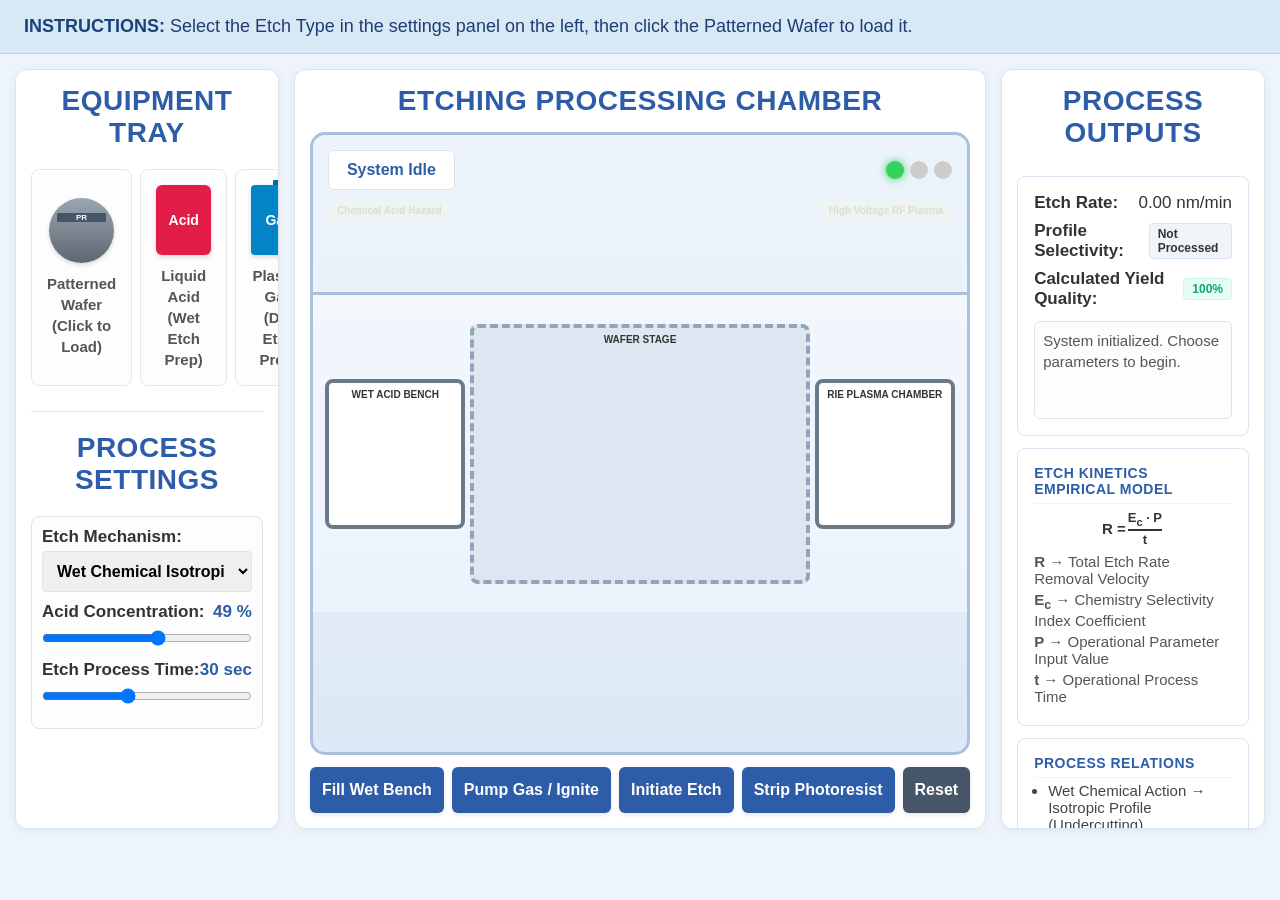
==== exp-etching-dei/simulation/index.html @ 24d26564 "experiment 4" ====
<!DOCTYPE html>
<html lang="en">
<head>
    <meta charset="UTF-8">
    <meta name="viewport" content="width=device-width, initial-scale=1.0">
    <title>Semiconductor Etching Virtual Lab</title>
    <link rel="stylesheet" href="./css/main.css">
</head>
<body>

    <div class="orientation-overlay">
        <div class="overlay-card">
            <div class="phone-icon-animation">🔄</div>
            <h2>Screen Rotation Required</h2>
            <p>This Virtual Lab module requires a wider workspace. Please rotate your device to landscape mode to begin the experiment.</p>
        </div>
    </div>

    <div class="top-instruction-bar" id="instructionBanner">
        <strong>Instructions:</strong> <span id="instructionText">Select the Etch Type in the settings panel on the left, then click the Patterned Wafer to load it.</span>
    </div>

    <main class="main-container">
        <section class="panel left-panel">
            <h2>Equipment Tray</h2>
            <div class="equipment-area">
                <div class="equipment-card" id="waferCard">
                    <div class="equipment wafer-tool" id="waferTool">
                        <div class="mini-wafer-patterned"></div>
                    </div>
                    <p class="equipment-label">Patterned Wafer (Click to Load)</p>
                </div>

                <div class="equipment-card" id="etchantCard">
                    <div class="equipment bottle" id="etchantBottle">
                        <span>Acid</span>
                    </div>
                    <p class="equipment-label">Liquid Acid (Wet Etch Prep)</p>
                </div>

                <div class="equipment-card" id="gasCard">
                    <div class="equipment gas-canister" id="gasCanister">
                        <div class="canister-cap"></div>
                        <span>Gas</span>
                    </div>
                    <p class="equipment-label">Plasma Gas (Dry Etch Prep)</p>
                </div>
            </div>

            <hr class="panel-divider">

            <h2>Process Settings</h2>
            <div class="control-card">
                <div class="slider-group">
                    <div class="slider-header">
                        <label for="etchType">Etch Mechanism:</label>
                    </div>
                    <select id="etchType" class="selector-input">
                        <option value="wet">Wet Chemical Isotropic Etching</option>
                        <option value="dry">Dry Reactive Ion Anisotropic Etching (RIE)</option>
                    </select>
                </div>

                <div class="slider-group" id="concentrationGroup">
                    <div class="slider-header">
                        <label for="etchConcentration">Acid Concentration:</label>
                        <span class="metric-display"><span id="concentrationValue">49</span> %</span>
                    </div>
                    <input type="range" id="etchConcentration" min="10" max="80" value="49">
                </div>

                <div class="slider-group" id="rfPowerGroup" style="display: none;">
                    <div class="slider-header">
                        <label for="rfPower">RF Plasma Power:</label>
                        <span class="metric-display"><span id="rfValue">150</span> W</span>
                    </div>
                    <input type="range" id="rfPower" min="50" max="300" value="150">
                </div>

                <div class="slider-group">
                    <div class="slider-header">
                        <label for="etchTime">Etch Process Time:</label>
                        <span class="metric-display"><span id="timeValue">30</span> sec</span>
                    </div>
                    <input type="range" id="etchTime" min="10" max="60" value="30">
                </div>
            </div>
        </section>

        <section class="panel center-panel">
            <h2>Etching Processing Chamber</h2>
            
            <div class="lab-area">
            <div class="hud-display">

    <div class="process-timer" id="processTimer">
        System Idle
    </div>

    <div class="status-lights">
        <div class="light green active" id="lightGreen"></div>
        <div class="light orange" id="lightOrange"></div>
        <div class="light red" id="lightRed"></div>
    </div>

</div>

                <div class="hazard-indicators">
                    <div class="warning-tag chemical-tag" id="chemicalHazardTag">Chemical Acid Hazard</div>
                    <div class="warning-tag rf-tag" id="rfHazardTag">High Voltage RF Plasma</div>
                </div>

                <div class="cleanroom-bench">
                    <div class="wet-station-module">
                        <div class="wet-tank" id="wetTank">
                            <div class="wet-liquid" id="wetLiquid"></div>
                            <div class="tank-title">Wet Acid Bench</div>
                        </div>
                    </div>

                    <div class="handling-chuck-module">
                        <div class="handling-chuck" id="handlingChuck">
                            <div class="chuck-title">Wafer Stage</div>
                            <div class="wafer" id="mainWafer">
                                <div class="layer-label">Photoresist</div>
                                <div class="layer-mask-left"></div>
                                <div class="layer-mask-right"></div>
                                <div class="target-etch-layer" id="targetEtchLayer"></div>
                                <div class="oxide-label">SiO₂ Layer</div>
                                <div class="silicon-substrate"></div>
                                <div class="substrate-label">Silicon</div>
                            </div>
                        </div>
                    </div>

                    <div class="dry-chamber-module">
                        <div class="dry-reactor" id="dryReactor">
                            <div class="plasma-glow" id="plasmaGlow"></div>
                            <div class="reactor-title">RIE Plasma Chamber</div>
                        </div>
                    </div>
                </div>
            </div>

            <div class="button-area-container">
                <div class="button-area">
                    <button id="loadChemicalBtn" class="btn">Fill Wet Bench</button>
                    <button id="ignitePlasmaBtn" class="btn">Pump Gas / Ignite</button>
                    <button id="startEtchBtn" class="btn">Initiate Etch</button>
                    <button id="stripPRBtn" class="btn">Strip Photoresist</button>
                    <button id="resetBtn" class="btn btn-reset">Reset</button>
                </div>
            </div>
        </section>

        <section class="panel right-panel">
            <h2>Process Outputs</h2>
            <div class="output-box">
                <div class="diagnostic-row">
                    <strong>Etch Rate:</strong>
                    <span class="value-readout"><span id="etchRateDisplay">0.00</span> nm/min</span>
                </div>
                <div class="diagnostic-row">
                    <strong>Profile Selectivity:</strong>
                    <span class="value-readout status-badge" id="anisotropyDisplay">Not Processed</span>
                </div>
                <div class="diagnostic-row">
                    <strong>Calculated Yield Quality:</strong>
                    <span class="value-readout status-badge quality-badge" id="qualityDisplay">100%</span>
                </div>
                <div class="console-log" id="statusBox">
                    System initialized. Choose parameters to begin.
                </div>
            </div>

            <div class="formula-box">
    <h3>Etch Kinetics Empirical Model</h3>
    <div class="equation">
        R = 
        <div class="fraction">
            <span class="numerator">E<sub>c</sub> &middot; P</span>
            <span class="denominator">t</span>
        </div>
    </div>
    <div class="variable-legend">
        <p><strong>R</strong> &rarr; Total Etch Rate Removal Velocity</p>
        <p><strong>E<sub>c</sub></strong> &rarr; Chemistry Selectivity Index Coefficient</p>
        <p><strong>P</strong> &rarr; Operational Parameter Input Value</p>
        <p><strong>t</strong> &rarr; Operational Process Time</p>
    </div>
</div>

            <div class="relations-box">
                <h3>Process Relations</h3>
                <ul>
                    <li>Wet Chemical Action &rarr; Isotropic Profile (Undercutting)</li>
                    <li>Dry Plasma Action &rarr; Anisotropic Profile (Vertical Walls)</li>
                    <li>Higher Concentration/Power &rarr; Increased Etch Speed</li>
                    <li>Extended Over-Etching &rarr; Mask Over-Digging Failures</li>
                </ul>
            </div>
        </section>
    </main>

    <script src="./js/main.js"></script>
</body>
</html>
---- exp-etching-dei/simulation/css/main.css ----
:root {
    --primary-blue: #2d5da8;
    --bg-light: #eef4fb;
    --panel-bg: #ffffff;
    --border-color: #d9e4f1;
    --wafer-metallic: linear-gradient(to bottom, #9aa6b3, #5d6770);
    --pr-mask-color: #475569;
    --oxide-target-color: #38bdf8;
    --success-green: #35d25d;
}

body {
    margin: 0;
    font-family: Arial, sans-serif;
    background: var(--bg-light);
    color: #333;
    overflow-x: hidden;
}

.top-instruction-bar {
    width: 100%;
    background: #d9e8f5;
    border-bottom: 1px solid #b9cde3;
    padding: 10px 20px;
    font-size: 14px;
    color: #1e3d73;
    box-sizing: border-box;
}
.top-instruction-bar strong {
    color: #1a427a;
    text-transform: uppercase;
}

.top-header {
    background: var(--panel-bg);
    padding: 12px 20px;
    text-align: center;
    border-bottom: 2px solid var(--border-color);
}

.top-header h1 {
    margin: 0;
    font-size: 24px;
    color: var(--primary-blue);
}
.top-header p {
    margin: 4px 0 0 0;
    color: #666;
    font-size: 13px;
}

.main-container {
    display: flex;
    gap: 15px;
    padding: 15px;
    width: 100%;
    max-width: 100%;
    height: calc(100vh - 110px);
    box-sizing: border-box;
}

.panel {
    background: var(--panel-bg);
    border-radius: 12px;
    padding: 15px;
    box-shadow: 0 2px 10px rgba(0,0,0,0.06);
    border: 1px solid var(--border-color);
    box-sizing: border-box;
    height: 100%;
}

.left-panel { width: 28%; display: flex; flex-direction: column; overflow-y: auto; gap: 5px; }
.center-panel { width: 44%; display: flex; flex-direction: column; }
.right-panel { width: 28%; display: flex; flex-direction: column; gap: 12px; overflow-y: auto; }

h2 {
    margin-top: 0;
    margin-bottom: 10px;
    font-size: 15px;
    text-align: center;
    color: var(--primary-blue);
    text-transform: uppercase;
    letter-spacing: 0.5px;
}

.panel-divider {
    border: 0;
    height: 1px;
    background: #e2e8f0;
    margin: 15px 0;
    width: 100%;
}

.equipment-area {
    display: flex;
    flex-direction: row; 
    gap: 8px;
    width: 100%;
    margin-bottom: 5px;
}

.equipment-card {
    flex: 1;
    display: flex;
    flex-direction: column;
    align-items: center;
    justify-content: center;
    padding: 8px 4px;
    border-radius: 8px;
    border: 1px solid #e2e8f0;
    background: #fdfdfd;
    cursor: pointer;
    transition: all 0.2s ease;
    box-sizing: border-box;
}
.equipment-card:hover {
    background: #f0f6ff;
    border-color: var(--primary-blue);
    transform: scale(1.02);
}

.mini-wafer-patterned {
    width: 45px; height: 45px; border-radius: 50%;
    background: var(--wafer-metallic); position: relative;
    box-shadow: 0 2px 4px rgba(0,0,0,0.15);
}
.mini-wafer-patterned::before {
    content: 'PR'; position: absolute; top: 15px; left: 8px; right: 8px;
    background: var(--pr-mask-color); color: white; font-size: 8px; text-align: center; font-weight: bold;
    border-radius: 1px;
}

.bottle {
    width: 35px; height: 50px; border-radius: 6px; background: #e11d48;
    display: flex; align-items: center; justify-content: center; color: white;
    font-size: 10px; font-weight: bold; box-shadow: 0 2px 4px rgba(0,0,0,0.15);
}

.gas-canister {
    width: 35px; height: 48px; background: #0284c7; border-radius: 4px;
    position: relative; display: flex; align-items: center; justify-content: center;
    color: white; font-size: 10px; font-weight: bold; box-shadow: 0 2px 4px rgba(0,0,0,0.15);
}
.canister-cap {
    position: absolute; top: -5px; width: 12px; height: 5px;
    background: #0369a1; border-radius: 1px 1px 0 0;
}

.equipment-label {
    margin: 6px 0 0 0; font-size: 9px; color: #555;
    font-weight: bold; text-align: center; line-height: 1.2;
}

.lab-area {
    position: relative; width: 100%; flex: 1;
    background: linear-gradient(to bottom, #edf4fb, #dce8f5);
    border: 3px solid #abc0dd; border-radius: 15px; overflow: hidden;
    box-sizing: border-box; height: 400px;
}

.hud-display {
    position: absolute; top: 15px; left: 15px; right: 15px;
    display: flex; justify-content: space-between; align-items: center; z-index: 12;
}
.process-timer {
    background: white; padding: 6px 12px; border-radius: 6px;
    font-weight: bold; color: var(--primary-blue); border: 1px solid #d8e3ef; font-size: 12px;
}
.status-lights { display: flex; gap: 6px; }
.light { width: 14px; height: 14px; border-radius: 50%; background: #ccc; }
.light.green.active { background: var(--success-green); box-shadow: 0 0 8px var(--success-green); }
.light.orange.active { background: orange; box-shadow: 0 0 8px orange; }
.light.red.active { background: #ff5252; box-shadow: 0 0 8px #ff5252; }

.hazard-indicators {
    position: absolute; top: 65px; left: 15px; right: 15px;
    display: flex; justify-content: space-between; pointer-events: none; z-index: 11;
}
.warning-tag {
    background: #fff3cd; color: #856404; padding: 4px 8px; border-radius: 4px;
    font-size: 10px; font-weight: bold; border: 1px solid #ffeeba; opacity: 0.15; transition: opacity 0.3s;
}
.warning-tag.active { opacity: 1; animation: flash-warning 1s infinite alternate; }
@keyframes flash-warning { from { transform: scale(1); } to { transform: scale(1.03); } }

.cleanroom-bench {
    position: absolute; bottom: 140px; left: 0; width: 100%; height: 240px;
    background: rgba(255, 255, 255, 0.4); border-top: 3px solid #abc0dd;
    display: flex; justify-content: space-around; align-items: center; padding: 0 10px; box-sizing: border-box; z-index: 5;
}

.wet-tank, .dry-reactor {
    width: 110px; height: 120px; border: 4px solid #6c7a88;
    border-radius: 8px; background: white; position: relative; overflow: hidden; box-sizing: border-box; transition: all 0.3s;
}
.wet-liquid {
    position: absolute; width: 100%; height: 0%; bottom: 0; background: rgba(225, 29, 72, 0.2); transition: height 1.5s ease;
}
.wet-tank.processing .wet-liquid {
    background: rgba(225, 29, 72, 0.4); animation: liquid-boil 0.3s infinite alternate;
}
@keyframes liquid-boil { from { transform: translateY(0); } to { transform: translateY(2px); } }

.handling-chuck {
    width: 240px; height: 200px; border-radius: 8px; border: 4px dashed #94a3b8; background: #dde7f2;
    display: flex; flex-direction: column; align-items: center; justify-content: center; position: relative; transition: all 0.3s; box-sizing: border-box;
}
.chuck-title, .tank-title, .reactor-title {
    position: absolute; top: 6px; font-size: 10px; font-weight: bold; color: #333; text-transform: uppercase; width: 100%; text-align: center; z-index: 4;
}

.wafer {
    width: 210px; height: 130px; background: #e2e8f0; border-radius: 8px;
    position: relative; display: none; overflow: hidden; border: 2px solid #64748b; margin-top: 15px;
}
.layer-mask-left, .layer-mask-right {
    position: absolute; top: 0; width: 35px; height: 20px; background: var(--pr-mask-color); z-index: 3; transition: opacity 0.5s;
}
.layer-mask-left { left: 15px; }
.layer-mask-right { right: 15px; }
.target-etch-layer { position: absolute; top: 0; left: 0; width: 100%; height: 45px; background: var(--oxide-target-color); z-index: 2; transition: all 1s ease; }
.silicon-substrate { position: absolute; bottom: 0; left: 0; width: 100%; height: 35px; background: #8ea2b4; z-index: 1; }

.layer-label, .oxide-label, .substrate-label { position: absolute; width: 100%; text-align: center; font-size: 9px; font-weight: bold; color: white; z-index: 4; }
.layer-label { top: 2px; } .oxide-label { top: 22px; color: #1e3d73; } .substrate-label { bottom: 8px; color: #222; }

.plasma-glow { position: absolute; width: 100%; height: 100%; top: 0; left: 0; background: radial-gradient(circle, rgba(147, 51, 234, 0.6) 0%, transparent 80%); opacity: 0; transition: opacity 0.5s; }
.dry-reactor.processing .plasma-glow { opacity: 1; }

.button-area-container { padding-top: 12px; background: #ffffff; width: 100%; box-sizing: border-box; }
.button-area { display: flex; gap: 8px; justify-content: space-between; width: 100%; }
.btn {
    flex: 1; padding: 10px 6px; border: none; border-radius: 6px; background: var(--primary-blue); color: white; cursor: pointer;
    font-weight: bold; font-size: 11px; box-shadow: 0 2px 4px rgba(0,0,0,0.1); transition: background 0.2s; text-align: center; white-space: nowrap;
}
.btn:hover { background: #224882; }
.btn-reset { background: #475569; }
.btn-reset:hover { background: #334155; }

.control-card { background: #fdfdfd; border: 1px solid var(--border-color); border-radius: 8px; padding: 10px; box-sizing: border-box; }
.slider-group { display: flex; flex-direction: column; gap: 4px; margin-bottom: 10px; }
.selector-input { width: 100%; padding: 6px; border-radius: 4px; border: 1px solid var(--border-color); font-weight: bold; font-size: 12px; }
.slider-header { display: flex; justify-content: space-between; font-size: 12px; font-weight: bold; }
.metric-display { color: var(--primary-blue); }
input[type="range"] { width: 100%; margin: 4px 0; }

.output-box { background: #ffffff; border: 1px solid var(--border-color); border-radius: 8px; padding: 12px; display: flex; flex-direction: column; gap: 8px; }
.output-box h3, .formula-box h3, .relations-box h3 { margin: 0 0 4px 0; font-size: 14px; color: var(--primary-blue); border-bottom: 1px solid #eef4fb; padding-bottom: 6px; text-transform: uppercase; letter-spacing: 0.5px; }
.diagnostic-row { display: flex; justify-content: space-between; align-items: center; font-size: 13px; }
.status-badge { background: #f1f5f9; padding: 3px 8px; border-radius: 4px; font-size: 12px; font-weight: bold; border: 1px solid var(--border-color); }
.quality-badge { background: #e6fcf5; color: #0ca678; border-color: #c3fae8; }
.console-log { background: #fdfdfd; border: 1px solid var(--border-color); border-radius: 6px; padding: 8px; font-size: 12px; min-height: 45px; color: #555; line-height: 1.4; margin-top: 4px; }

.formula-box, .relations-box { background: #ffffff; border: 1px solid var(--border-color); border-radius: 8px; padding: 12px; box-sizing: border-box; }
.formula-box .equation { display: flex; align-items: center; justify-content: center; font-size: 15px; font-weight: bold; margin: 6px 0; }
.formula-box .fraction { display: inline-flex; flex-direction: column; vertical-align: middle; text-align: center; padding: 0 2px; font-size: 13px; }
.formula-box .numerator { border-bottom: 2px solid #333; padding-bottom: 1px; }
.formula-box .denominator { padding-top: 1px; }
.variable-legend p { margin: 4px 0; font-size: 12px; color: #555; }
.relations-box ul { margin: 0; padding-left: 14px; }
.relations-box li { font-size: 12px; margin-bottom: 5px; color: #444; }

.step-tracker { position: absolute; top: 60px; left: 15px; right: 15px; display: flex; justify-content: space-between; z-index: 20; }
.step { background: white; border: 1px solid #cdd8e6; padding: 5px 8px; border-radius: 6px; font-size: 10px; font-weight: bold; color: #555; }
.active-step { background: #2d5da8; color: white; border-color: #2d5da8; }

.etch-demo-row { position: absolute; top: 110px; left: 20px; right: 20px; display: flex; justify-content: space-around; }
.etch-demo-card { width: 120px; background: white; border-radius: 8px; padding: 6px; text-align: center; box-shadow: 0 2px 4px rgba(0,0,0,0.05); border: 1px solid #e2e8f0; }
.etch-demo-card h4 { margin: 0 0 4px 0; font-size: 11px; color: var(--primary-blue); }
.etch-demo-card p { margin: 4px 0 0 0; font-size: 9px; font-weight: bold; color: #666; }
.wet-demo-shape { width: 45px; height: 25px; margin: auto; background: #38bdf8; border-radius: 0 0 12px 12px; }
.dry-demo-shape { width: 45px; height: 25px; margin: auto; background: #38bdf8; }

.orientation-overlay { position: fixed; top: 0; left: 0; width: 100vw; height: 100vh; background: rgba(240, 246, 255, 0.98); z-index: 9999; display: flex; justify-content: center; align-items: center; padding: 20px; box-sizing: border-box; text-align: center; }
@media screen and (min-orientation: landscape) { .orientation-overlay { display: none !important; } }
@media screen and (min-width: 768px) { .orientation-overlay { display: none !important; } }

.overlay-card { background: #ffffff; padding: 30px 25px; border-radius: 16px; box-shadow: 0 10px 30px rgba(45, 93, 168, 0.15); border: 2px solid var(--border-color); max-width: 400px; }
.phone-icon-animation { font-size: 50px; margin-bottom: 15px; display: inline-block; animation: smooth-rotate 2s infinite; }
@keyframes smooth-rotate { 0% { transform: rotate(0deg); } 50% { transform: rotate(-90deg); } 100% { transform: rotate(0deg); } }

@media screen and (max-width: 1024px) {
    .main-container { flex-direction: column; height: auto; }
    .left-panel, .center-panel, .right-panel { width: 100%; height: auto; }
    .equipment-area { flex-direction: row; }
    .lab-area { height: 460px !important; }
    .button-area { flex-wrap: wrap; }
    .btn { width: calc(50% - 4px); flex: unset; }
}

body{
    font-size:18px;
}

.left-panel{
    width:22%;
}

.center-panel{
    width:56%;
}

.right-panel{
    width:22%;
}


h2{
    font-size:28px;
    font-weight:700;
    margin-bottom:15px;
}

.top-instruction-bar{
    font-size:18px;
    padding:16px 24px;
}

.equipment-card{
    min-height:150px;
    padding:15px;
}

.equipment-card:hover{
    transform:translateY(-3px);
}

.equipment-label{
    font-size:15px;
    line-height:1.4;
    margin-top:10px;
}

.mini-wafer-patterned{
    width:65px;
    height:65px;
}

.bottle{
    width:55px;
    height:70px;
    font-size:14px;
}

.gas-canister{
    width:55px;
    height:70px;
    font-size:14px;
}

.lab-area{
    height:620px;
    min-height:620px;
}


.process-timer{
    font-size:16px;
    padding:10px 18px;
}

.light{
    width:18px;
    height:18px;
}

.cleanroom-bench{
    height:320px;
}


.wet-tank,
.dry-reactor{
    width:140px;
    height:150px;
}

.handling-chuck{
    width:340px;
    height:260px;
}

.wafer{
    width:290px;
    height:180px;
}

.layer-label,
.oxide-label,
.substrate-label{
    font-size:12px;
}

/* BUTTONS */

.btn{
    padding:14px 12px;
    font-size:16px;
}


.slider-header{
    font-size:17px;
}

.selector-input{
    font-size:16px;
    padding:10px;
}

.metric-display{
    font-size:17px;
}


.output-box{
    padding:16px;
}

.diagnostic-row{
    font-size:17px;
}

.console-log{
    font-size:15px;
    min-height:80px;
}

.formula-box,
.relations-box{
    padding:16px;
}

.variable-legend p,
.relations-box li{
    font-size:15px;
}

.step-tracker{
    display:none !important;
}

.step{
    display:none !important;
}

.active-step{
    display:none !important;
}

.etch-demo-row{
    top:70px;
}

.etch-demo-card{
    width:170px;
    padding:10px;
}

.etch-demo-card h4{
    font-size:15px;
}

.etch-demo-card p{
    font-size:12px;
}

.wet-demo-shape,
.dry-demo-shape{
    width:70px;
    height:40px;
}
@media screen and (max-width:1024px){

    .main-container{
        display:flex;
        flex-direction:column;
        gap:20px;
        height:auto;
    }

    .panel{
        width:100% !important;
        height:auto !important;
    }

    .left-panel,
    .center-panel,
    .right-panel{
        width:100% !important;
    }

    .lab-area{
        height:750px !important;
        min-height:750px !important;
    }

    .cleanroom-bench{
        height:340px;
    }

    .handling-chuck{
        width:320px;
        height:260px;
    }

    .wafer{
        width:280px;
        height:170px;
    }

    .button-area{
        display:grid;
        grid-template-columns:1fr 1fr;
        gap:10px;
    }

    .btn{
        width:100%;
    }

    h2{
        font-size:24px;
    }

    .equipment-label{
        font-size:14px;
    }
}
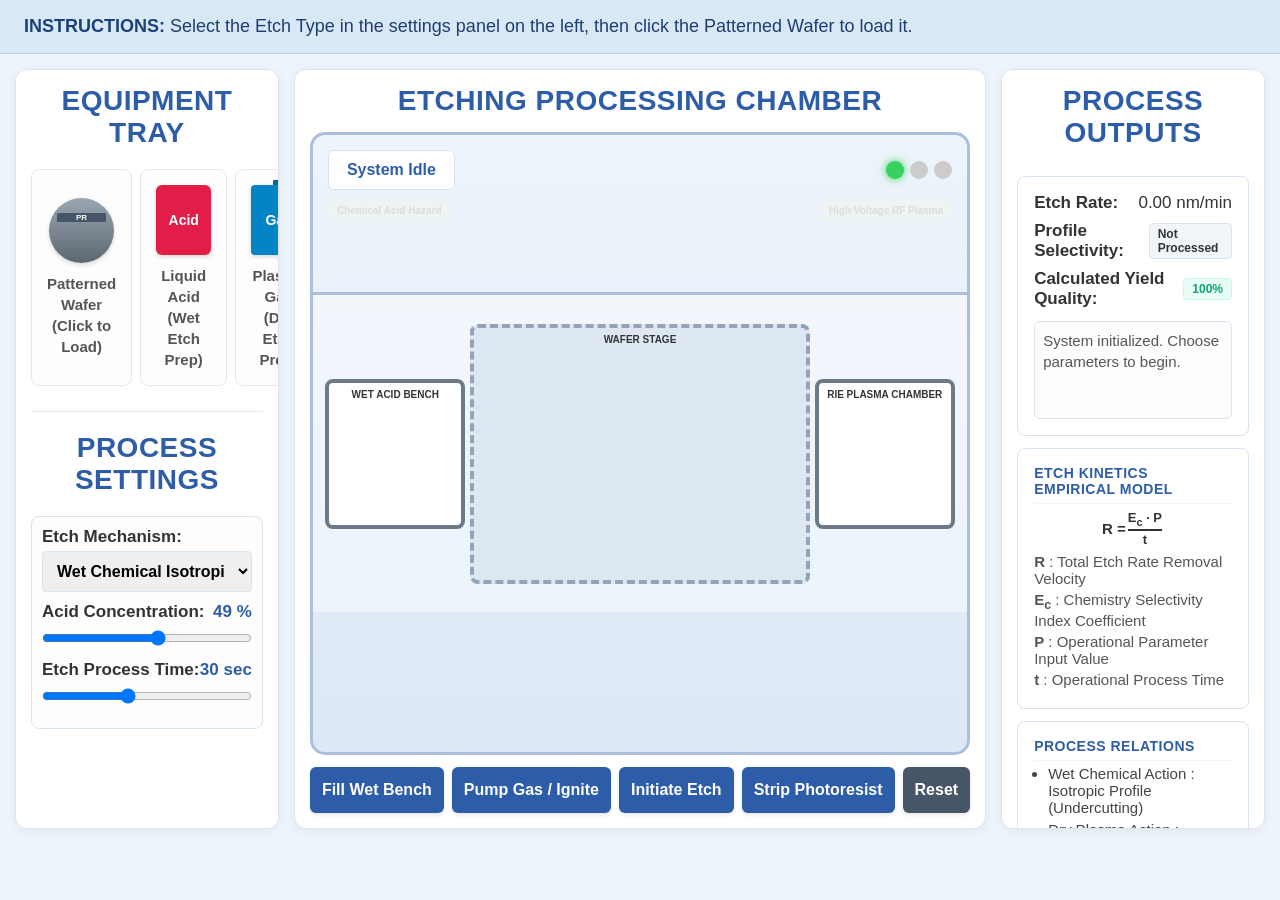
==== commit 8807a5e2: "editings" ====
--- a/exp-etching-dei/simulation/index.html
+++ b/exp-etching-dei/simulation/index.html
@@ -183,20 +183,20 @@
         </div>
     </div>
     <div class="variable-legend">
-        <p><strong>R</strong> &rarr; Total Etch Rate Removal Velocity</p>
-        <p><strong>E<sub>c</sub></strong> &rarr; Chemistry Selectivity Index Coefficient</p>
-        <p><strong>P</strong> &rarr; Operational Parameter Input Value</p>
-        <p><strong>t</strong> &rarr; Operational Process Time</p>
+        <p><strong>R</strong> : Total Etch Rate Removal Velocity</p>
+        <p><strong>E<sub>c</sub></strong> : Chemistry Selectivity Index Coefficient</p>
+        <p><strong>P</strong> : Operational Parameter Input Value</p>
+        <p><strong>t</strong> : Operational Process Time</p>
     </div>
 </div>
 
             <div class="relations-box">
                 <h3>Process Relations</h3>
                 <ul>
-                    <li>Wet Chemical Action &rarr; Isotropic Profile (Undercutting)</li>
-                    <li>Dry Plasma Action &rarr; Anisotropic Profile (Vertical Walls)</li>
-                    <li>Higher Concentration/Power &rarr; Increased Etch Speed</li>
-                    <li>Extended Over-Etching &rarr; Mask Over-Digging Failures</li>
+                    <li>Wet Chemical Action : Isotropic Profile (Undercutting)</li>
+                    <li>Dry Plasma Action : Anisotropic Profile (Vertical Walls)</li>
+                    <li>Higher Concentration/Power : Increased Etch Speed</li>
+                    <li>Extended Over-Etching : Mask Over-Digging Failures</li>
                 </ul>
             </div>
         </section>
